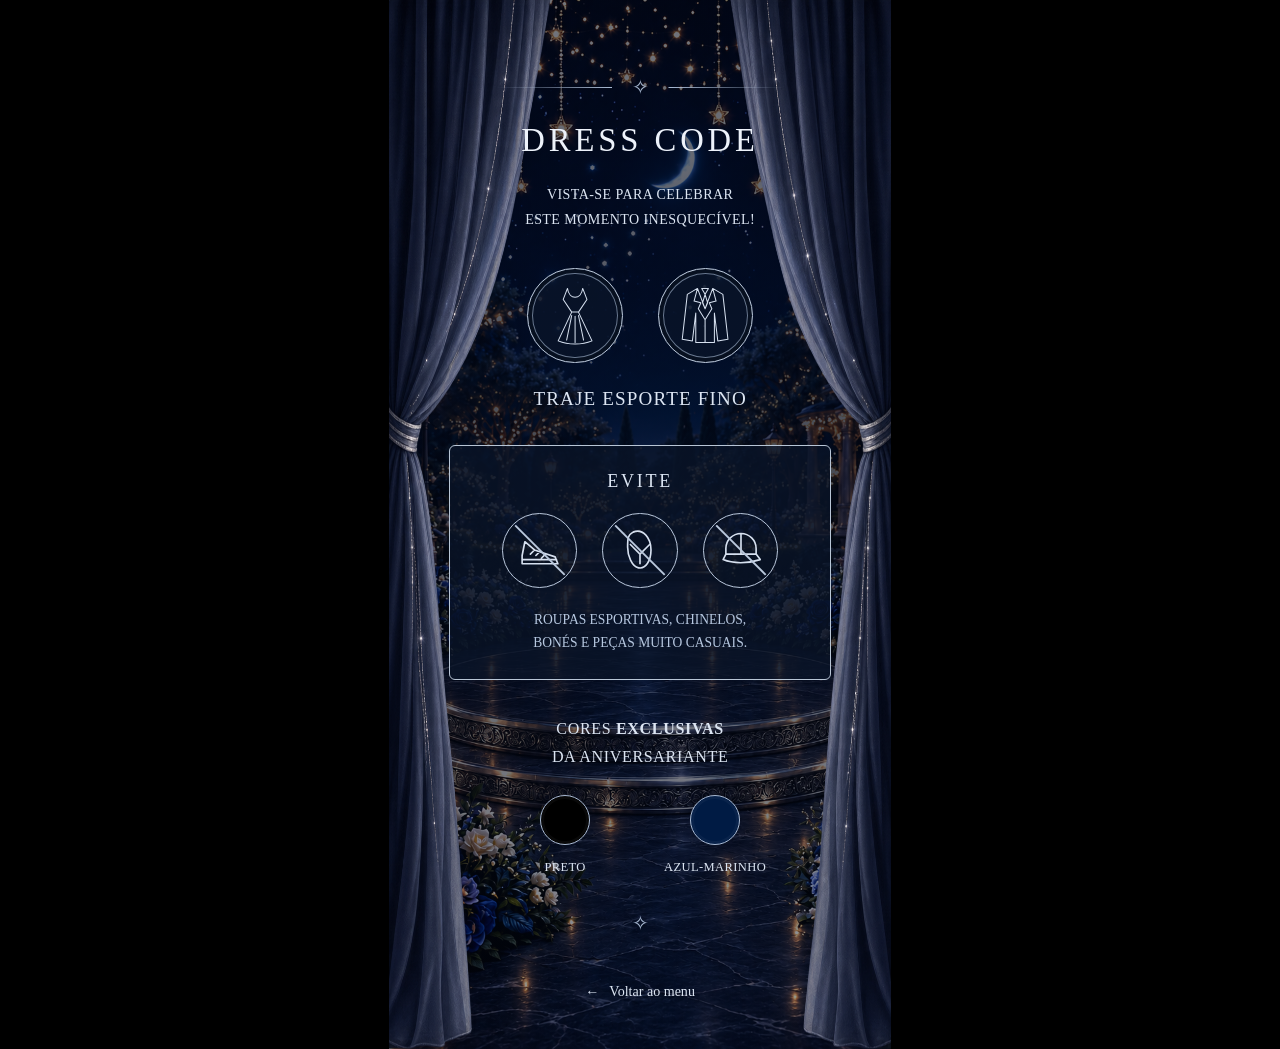
==== dress-code.html @ 4cb02185 "Publish Olivia birthday invitation with responsive secondary pages" ====
<!doctype html>
<html lang="pt-BR">
<head>
  <meta charset="utf-8">
  <meta name="viewport" content="width=device-width, initial-scale=1, viewport-fit=cover">
  <meta name="theme-color" content="#000000">
  <title>Dress code · Olívia 15 anos</title>
  <link rel="stylesheet" href="styles.css">
</head>
<body class="menu-direto pronto decorado interativo pagina-secundaria pagina-dress-code">
  <main class="cenario" aria-labelledby="titulo-dress-code">
    <img class="fundo" src="generated/olivia_surroundings_sem_15_sem_reflexo.png" alt="">
    <div class="sombra" aria-hidden="true"></div>
    <div class="cortinas" aria-hidden="true">
      <img class="cortina cortina-esquerda" src="assets/cortinas-azul-marinho.png" alt="">
      <img class="cortina cortina-direita" src="assets/cortinas-azul-marinho.png" alt="">
    </div>
    <section class="conteudo conteudo-dress-code">
      <header class="cabecalho-dress-code">
        <div class="ornamento" aria-hidden="true">✧</div>
        <h1 id="titulo-dress-code">DRESS CODE</h1>
        <p>Vista-se para celebrar<br>este momento inesquecível!</p>
      </header>
      <section class="traje-unificado" aria-labelledby="traje-unificado">
        <div class="ilustracoes-traje" aria-hidden="true">
          <span class="ilustracao-traje"><svg viewBox="0 0 64 80"><path d="m23 8-5 13 10 15-16 34c12 5 28 5 40 0L36 36l10-15-5-13M23 8c2 14 16 14 18 0M28 36h8M28 40l-6 29M36 40l6 29M32 41v31"/></svg></span>
          <span class="ilustracao-traje"><svg viewBox="0 0 64 80"><path d="m23 8-12 7-6 53 12 2 4-33v35h22V37l4 33 12-2-6-53-12-7M23 8l9 24 9-24M23 8l-4 15 8 2-3 7 8 13 8-13-3-7 8-2-4-15M32 45v27M28 8h8l-4 7Zm4 7-3 10 3 7 3-7Z"/></svg></span>
        </div>
        <h2 id="traje-unificado">TRAJE ESPORTE FINO</h2>
      </section>
      <section class="evite" aria-labelledby="titulo-evite">
        <h2 id="titulo-evite">EVITE</h2>
        <div class="itens-evitar" aria-hidden="true">
          <span class="item-evitar"><svg viewBox="0 0 32 32"><path d="m5 10 7 6 6 2 9 3 2 5H3v-6l2-10ZM3 23h25M12 16l-3 3m7-2-3 3m7-1-3 3"/></svg></span>
          <span class="item-evitar"><svg viewBox="0 0 32 32"><path d="M11 3c7-3 13 4 13 13 0 8-4 14-9 13S7 20 7 14s0-9 4-11ZM9 12l7 7 7-7M16 19v7"/></svg></span>
          <span class="item-evitar"><svg viewBox="0 0 32 32"><path d="M5 19v-4a11 11 0 0 1 22 0v4M5 19h22l3 4c-9 3-20 3-27 0ZM16 5v14"/></svg></span>
        </div>
        <p class="texto-evite">ROUPAS ESPORTIVAS, CHINELOS,<br>BONÉS E PEÇAS MUITO CASUAIS.</p>
      </section>
      <section class="cores-exclusivas" aria-labelledby="titulo-cores">
        <h2 id="titulo-cores">CORES <strong>EXCLUSIVAS</strong><br>DA ANIVERSARIANTE</h2>
        <ul class="cores-evitar">
          <li><span class="amostra amostra-preto" aria-hidden="true"></span>PRETO</li>
          <li><span class="amostra amostra-marinho" aria-hidden="true"></span>AZUL-MARINHO</li>
        </ul>
      </section>
      <div class="ornamento" aria-hidden="true">✧</div>
      <a class="voltar-menu" href="menu.html"><span aria-hidden="true">←</span> Voltar ao menu</a>
    </section>
  </main>
</body>
</html>
---- styles.css ----
* { box-sizing: border-box; }
    html, body { margin: 0; width: 100%; min-height: 100%; background: #000; overflow-x: hidden; }
    body { display: grid; place-items: center; min-height: 100vh; min-height: 100dvh; }

    /* Keep the entire scene visible so the emblem stays aligned with the pedestal. */
    .cenario {
      position: relative;
      width: min(100vw, max(320px, 55.807vh));
      width: min(100vw, max(320px, 55.807dvh));
      container-type: inline-size;
      aspect-ratio: 937 / 1679;
      isolation: isolate;
    }
    .fundo { display: block; width: 100%; height: 100%; opacity: 0; transition: opacity 1.8s ease; }
    .sombra {
      position: absolute; inset: 0; z-index: 3; pointer-events: none;
      background: linear-gradient(180deg, rgb(2 8 24 / 55%), rgb(2 8 24 / 72%) 45%, rgb(2 8 24 / 38%));
      opacity: 0; transition: opacity 2s ease;
    }
    .emblema {
      position: absolute;
      z-index: 2;
      left: 50%;
      top: 50%;
      width: min(78vw, 640px);
      height: 78vh;
      height: 78dvh;
      transform: translate(-50%, -50%);
      perspective: clamp(600px, 150vw, 1400px);
      transition: top 1.8s ease, width 1.8s ease, height 1.8s ease;
    }
    .rotacao { position: relative; width: 100%; height: 100%; transform-style: preserve-3d; animation: girar 8s linear infinite; }
    .rotacao img {
      position: absolute; inset: 0; display: block; width: 100%; height: 100%; object-fit: contain;
      animation: face-frente 8s steps(1, end) infinite;
    }
    .rotacao .verso { transform: rotateY(180deg); animation-name: face-verso; }
    .pronto .fundo { opacity: 1; }
    .pronto .emblema { top: 49.5%; width: 64%; height: 33%; }
    .cortinas { position: absolute; inset: 0; z-index: 4; overflow: hidden; pointer-events: none; }
    .cortina { position: absolute; inset: 0; width: 100%; height: 100%; opacity: 0; transition: transform 2s ease, opacity 2s ease; }
    .cortina-esquerda { clip-path: inset(0 50% 0 0); transform: translateX(-50%); }
    .cortina-direita { clip-path: inset(0 0 0 50%); transform: translateX(50%); }
    .decorado .sombra { opacity: 1; }
    .decorado .cortina { transform: translateX(0); opacity: 1; }

    .conteudo {
      position: absolute; inset: 17% 7% 8%; z-index: 5;
      display: flex; flex-direction: column; align-items: center;
      opacity: 0; visibility: hidden; transform: translateY(12px);
      transition: opacity 1.2s ease, transform 1.2s ease, visibility 1.2s;
    }
    .interativo .conteudo { opacity: 1; visibility: visible; transform: none; }
    .chamada { margin: 0 0 14cqw; color: #d4dbe8; text-align: center; font: 400 max(10px, 2.5cqw)/1.6 Georgia, serif; letter-spacing: .12em; text-transform: uppercase; }
    .nome { width: 82%; height: auto; max-height: 23%; object-fit: contain; filter: drop-shadow(0 3px 8px #000); }
    .data-festa {
      flex-shrink: 0; display: flex; align-items: center; justify-content: center; flex-wrap: wrap;
      gap: 2cqw 3cqw; width: 84%; margin: 14cqw 0 0; padding: 3cqw 1cqw;
      border-block: 1px solid #b8c5dc66; color: #ecf0f7;
      background: linear-gradient(90deg, transparent, #061125dd 25%, #061125dd 75%, transparent);
      font: 400 max(10px, 2.5cqw)/1.6 Georgia, serif; text-align: center;
      letter-spacing: .12em; text-transform: uppercase;
      text-shadow: 0 2px 5px #000;
    }
    .data-festa time { white-space: nowrap; }
    .intervalo-festa { white-space: nowrap; }
    .data-festa .separador { width: 1px; height: 1.2em; background: #b8c5dc88; }
    .botoes { width: 78%; display: grid; grid-template-columns: repeat(6, minmax(0, 1fr)); gap: 4cqw 2.5cqw; margin-top: auto; }
    .botao {
      grid-column: span 2; aspect-ratio: 1; padding: 8%; border-radius: 50%;
      display: flex; align-items: center; justify-content: center; flex-direction: column; gap: 2cqw;
      border: 2px solid #bbc5d4; color: #e1e7f0; cursor: pointer;
      background: radial-gradient(circle at 35% 20%, #1b2c48, #060e20 75%);
      box-shadow: inset 0 0 0 3px #071020, inset 0 0 0 4px #68778e, 0 4px 16px #0009;
      font: 400 max(9px, 2.1cqw)/1.2 Georgia, serif; text-transform: uppercase; text-align: center;
      transition: border-color .2s, box-shadow .2s, transform .2s;
      -webkit-tap-highlight-color: transparent;
    }
    .botao:nth-child(4) { grid-column: 2 / span 2; }
    .botao svg { width: 23%; height: auto; flex-shrink: 0; fill: none; stroke: currentColor; stroke-width: 1.4; stroke-linecap: round; stroke-linejoin: round; }
    .botao:hover { transform: translateY(-3px); border-color: #fff; box-shadow: inset 0 0 0 3px #071020, inset 0 0 0 4px #a3b3cc, 0 5px 22px #94b3e333; }
    .botao:focus-visible, .fechar:focus-visible { outline: 2px solid white; outline-offset: 5px; }
    @media (max-width: 767px), (pointer: coarse) and (max-height: 500px) {
      .botao { font-size: clamp(7px, 1.85cqw, 9px); }
    }
    dialog { width: min(88vw, 380px); padding: 30px; border: 1px solid #97a8c2; border-radius: 18px; color: #e1e7f0; background: #0a1428; font-family: Georgia, serif; text-align: center; box-shadow: 0 20px 80px #000a; }
    dialog::backdrop { background: #000a; }
    dialog h2 { font-size: 22px; font-weight: 400; }
    dialog p { font-size: 16px; line-height: 1.6; color: #b7c3d8; }
    .fechar { border: 1px solid #97a8c2; border-radius: 24px; padding: 10px 24px; background: transparent; color: inherit; font: inherit; cursor: pointer; }
    @keyframes girar { from { transform: rotateY(0deg); } to { transform: rotateY(360deg); } }
    /* Switch faces only at the two edge-on positions; avoid backface culling. */
    @keyframes face-frente {
      0%, 75%, 100% { opacity: 1; }
      25% { opacity: 0; }
    }
    @keyframes face-verso {
      0%, 75%, 100% { opacity: 0; }
      25% { opacity: 1; }
    }

/* The return menu opens in its final state without replaying the introduction. */
.menu-direto .rotacao, .menu-direto .rotacao img { animation: none; }
.menu-direto .rotacao { transform: rotateY(0deg); }
.menu-direto .rotacao .verso { display: none; }
.menu-direto .fundo, .menu-direto .emblema, .menu-direto .sombra,
.menu-direto .cortina, .menu-direto .conteudo { transition: none; }

/* Secondary pages share the finished scene and return directly to menu.html. */
.botao[href] { text-decoration: none; }
.conteudo-localizacao { inset: 13% 12% 8%; gap: 7cqw; justify-content: space-between; }
.assinatura { width: 86%; height: auto; max-height: 20%; object-fit: contain; }
.cartao-localizacao {
  width: 100%; padding: 7cqw 5cqw; color: #e1e7f0; text-align: center;
  border: 1px solid #a3b3cb88; border-radius: 6px;
  background: linear-gradient(150deg, rgb(19 35 59 / 75%), rgb(5 13 30 / 75%));
  box-shadow: 0 15px 40px #0008, inset 0 0 0 4px #a3b3cb0d;
  font-family: Georgia, serif;
}
.icone-localizacao { width: 9cqw; fill: none; stroke: #cdd8eb; stroke-width: 1.3; stroke-linecap: round; stroke-linejoin: round; }
.cartao-localizacao h1 { font: 400 max(18px, 5.5cqw)/1.3 Georgia, serif; margin: 3cqw 0 5cqw; }
.cartao-localizacao address { font-style: normal; font-size: max(13px, 3.4cqw); line-height: 1.7; overflow-wrap: anywhere; }
.nome-local { display: block; font-weight: normal; color: #fff; margin-bottom: 2cqw; }
.horario-localizacao { margin: 5cqw 0; font-size: max(10px, 2.5cqw); line-height: 1.8; text-transform: uppercase; letter-spacing: .1em; color: #b9c8de; }
.acao-localizacao, .voltar-menu { display: inline-flex; justify-content: center; align-items: center; min-height: 44px; text-decoration: none; text-align: center; font: 400 max(11px, 2.8cqw)/1.4 Georgia, serif; }
.acao-localizacao { width: 100%; border: 1px solid #bac7db; border-radius: 30px; padding: 12px 10px; color: #061125; background: linear-gradient(130deg, #f2f5fa, #a6b5ca); }
.acao-localizacao[aria-disabled] { opacity: .55; }
.voltar-menu { gap: 10px; color: #dce5f2; padding: 8px 16px; }
.acao-localizacao:focus-visible, .voltar-menu:focus-visible { outline: 2px solid white; outline-offset: 5px; }
.acao-localizacao[href]:hover { background: #fff; }
.voltar-menu:hover { text-decoration: underline; text-underline-offset: 5px; }

/* Gift suggestions flow vertically, allowing longer preferences and Pix details. */
.pagina-presentes .cenario { aspect-ratio: auto; }
.pagina-presentes .fundo { position: absolute; inset: 0; object-fit: cover; }
.conteudo-presentes { position: relative; inset: auto; width: 76%; margin-inline: auto; min-height: 179.19cqw; padding: 15cqw 0 7cqw; gap: 6cqw; color: #dce5f2; font-family: Georgia, serif; }
.cabecalho-presentes, .mensagem-presentes { width: 100%; text-align: center; }
.sobretitulo { margin: 0; text-transform: uppercase; letter-spacing: .15em; font-size: max(11px, 2.8cqw); }
.cabecalho-presentes h1 { margin: 1cqw 0 2cqw; font: italic 400 max(40px, 12cqw)/1.15 'Baskerville', 'Palatino Linotype', Georgia, serif; color: #eef2f8; text-shadow: 0 3px 10px #000; }
.ornamento { display: flex; align-items: center; gap: 4cqw; justify-content: center; color: #aabbd4; font-size: 20px; }
.ornamento::before, .ornamento::after { content: ''; height: 1px; width: 30%; background: linear-gradient(90deg, transparent, #aabbd4); }
.ornamento::after { transform: scaleX(-1); }
.lista-presentes { width: 94%; margin: 0; }
.presente { position: relative; min-height: max(64px, 19cqw); padding: 4cqw 0 4cqw 23cqw; display: flex; flex-direction: column; justify-content: center; gap: 1.5cqw; border-bottom: 1px solid #aabbd455; }
.presente:last-child { border-bottom: none; }
.presente dt { font-size: max(11px, 2.9cqw); text-transform: uppercase; letter-spacing: .04em; }
.presente dd { margin: 0; font-size: max(12px, 3.2cqw); line-height: 1.4; color: #b7c8e0; overflow-wrap: anywhere; }
.medalhao { position: absolute; left: 0; top: 50%; transform: translateY(-50%); width: 14cqw; aspect-ratio: 1; border: 1px solid #bcc9db; border-radius: 50%; display: grid; place-items: center; background: radial-gradient(circle at 30% 20%, #1b2c48, #060e20); box-shadow: inset 0 0 0 3px #071020, inset 0 0 0 4px #68778e; }
.medalhao svg { width: 42%; fill: none; stroke: #d6e0ef; stroke-width: 1.2; stroke-linecap: round; stroke-linejoin: round; }
.mensagem-presentes p { margin: 0 0 4cqw; font-size: max(12px, 3cqw); line-height: 1.7; color: #b7c8e0; }
.mensagem-presentes .presenca-presente { font-size: max(11px, 2.8cqw); text-transform: uppercase; letter-spacing: .08em; color: #e1e8f3; }

.bloco-pix { margin: 5cqw 0; padding: 5cqw 4cqw; background: rgb(10 20 40 / 75%); border: 1px solid #c2cad7; border-radius: 8px; box-shadow: inset 0 0 0 4px #c2cad70b; }
.bloco-pix h2 { margin: 0 0 3cqw; font: 400 max(13px, 3.3cqw)/1.5 Georgia, serif; color: #ecf0f7; }
.bloco-pix label { display: block; font-size: max(10px, 2.5cqw); text-transform: uppercase; letter-spacing: .1em; color: #bac9de; }
#chave-pix { display: block; width: 100%; height: 5em; margin: 3cqw 0; padding: 8px; resize: none; border: 1px solid #6e7f99; border-radius: 5px; background: #050d1e; color: #e5ebf4; font: max(12px, 2.8cqw)/1.5 monospace; overflow-wrap: anywhere; text-align: center; }
.copiar-pix { min-height: 44px; padding: 10px 20px; border: 1px solid #c2cad7; border-radius: 24px; background: #d8e0ec; color: #0a1428; font: max(12px, 3cqw)/1.4 Georgia, serif; cursor: pointer; }
.copiar-pix:hover { background: #fff; }
.copiar-pix:focus-visible, #chave-pix:focus-visible { outline: 2px solid white; outline-offset: 4px; }
.mensagem-presentes .status-pix { margin: 3cqw 0 0; font-size: 12px; }
.status-pix:empty { display: none; }

/* Dress code */
.pagina-dress-code .cenario { aspect-ratio: auto; }
.pagina-dress-code .fundo { position: absolute; inset: 0; object-fit: cover; }
.conteudo-dress-code { position: relative; inset: auto; width: 76%; margin-inline: auto; min-height: 179.19cqw; padding: 15cqw 0 7cqw; gap: 7cqw; color: #dce5f2; font-family: Georgia, serif; }
.cabecalho-dress-code { width: 100%; text-align: center; }
.cabecalho-dress-code h1 { margin: 4cqw 0; font: 400 max(23px, 6.5cqw)/1.3 Georgia, serif; letter-spacing: .12em; color: #edf2fa; }
.cabecalho-dress-code p { margin: 0; font-size: max(11px, 2.8cqw); line-height: 1.8; text-transform: uppercase; letter-spacing: .03em; }
.trajes { width: 100%; display: grid; gap: 7cqw; }
.traje { display: grid; grid-template-columns: 25cqw minmax(0, 1fr); gap: 4cqw; align-items: center; }
.ilustracao-traje { width: 25cqw; aspect-ratio: 1; display: grid; place-items: center; border: 1px solid #bcc9db; border-radius: 50%; background: #0a1428bf; box-shadow: inset 0 0 0 4px #071020, inset 0 0 0 5px #68778e; }
.ilustracao-traje svg { width: 58%; height: 76%; fill: none; stroke: #d6e0ef; stroke-width: 1.2; stroke-linecap: round; stroke-linejoin: round; }
.traje h2 { margin: 0 0 2cqw; font-size: max(13px, 3.5cqw); font-weight: normal; letter-spacing: .07em; }
.traje p { margin: 0; padding-bottom: 3cqw; border-bottom: 1px solid #aabbd455; font-size: max(11px, 2.9cqw); line-height: 1.6; }
.evite { width: 100%; padding: 5cqw 3cqw; border: 1px solid #b8c5d5; border-radius: 6px; background: rgb(10 20 40 / 75%); text-align: center; }
.evite h2 { margin: 0 0 3cqw; font-size: max(14px, 3.6cqw); font-weight: normal; letter-spacing: .15em; }
.evite p { margin: 0 0 4cqw; font-size: max(12px, 3cqw); color: #b7c8e0; }
.cores-evitar { list-style: none; padding: 0; margin: 0; display: grid; grid-template-columns: 1fr 1fr; gap: 3cqw; }
.cores-evitar li { display: flex; flex-direction: column; align-items: center; gap: 3cqw; font-size: max(10px, 2.5cqw); letter-spacing: .03em; }
.amostra { width: 10cqw; aspect-ratio: 1; border: 1px solid #aabbd4; border-radius: 50%; box-shadow: inset 0 0 0 3px #ffffff09; }
.amostra-preto { background: #000; }
.amostra-marinho { background: #001b44; }

.traje-unificado { width: 100%; text-align: center; }
.ilustracoes-traje { display: flex; justify-content: center; gap: 7cqw; }
.ilustracoes-traje .ilustracao-traje { width: 19cqw; }
.traje-unificado h2 { margin: 5cqw 0 0; font-size: max(14px, 3.8cqw); font-weight: normal; letter-spacing: .06em; }
.itens-evitar { display: flex; justify-content: center; gap: 5cqw; margin: 4cqw 0; }
.item-evitar { position: relative; display: grid; place-items: center; width: 15cqw; aspect-ratio: 1; border: 1px solid #bac8dc; border-radius: 50%; }
.item-evitar::after { content: ''; position: absolute; width: 95%; height: 2px; background: #bac8dc; transform: rotate(45deg); }
.item-evitar svg { width: 60%; fill: none; stroke: #d6e0ef; stroke-width: 1.2; stroke-linecap: round; stroke-linejoin: round; }
.evite .texto-evite { margin: 0; font-size: max(10px, 2.7cqw); line-height: 1.7; }
.cores-exclusivas { width: 100%; color: #dce5f2; font-family: Georgia, serif; text-align: center; }
.cores-exclusivas h2 { margin: 0 0 5cqw; font-size: max(12px, 3.2cqw); font-weight: normal; letter-spacing: .04em; line-height: 1.7; }
.cores-exclusivas .cores-evitar { width: 76%; margin-inline: auto; gap: 2cqw; }

/* Guest manual */
.pagina-manual .cenario { aspect-ratio: auto; }
.pagina-manual .fundo { position: absolute; inset: 0; object-fit: cover; }
.conteudo-manual { position: relative; inset: auto; width: 76%; margin-inline: auto; min-height: 179.19cqw; padding: 15cqw 0 7cqw; gap: 6cqw; color: #dce5f2; font-family: Georgia, serif; }
.cabecalho-manual { width: 100%; text-align: center; }
.cabecalho-manual h1 { margin: 3cqw 0; font: 400 max(24px, 7cqw)/1.5 Georgia, serif; text-transform: uppercase; letter-spacing: .05em; }
.cabecalho-manual h1 span { display: block; font-size: .65em; letter-spacing: .12em; }
.lista-manual { width: 100%; list-style: none; padding: 0; margin: 0; counter-reset: orientacao; }
.lista-manual li { position: relative; counter-increment: orientacao; min-height: 19cqw; padding: 4cqw 0 4cqw 20cqw; border-bottom: 1px solid #aabbd455; }
.lista-manual li:last-child { border-bottom: none; }
.lista-manual .medalhao { top: 5cqw; transform: none; }
.lista-manual h2 { margin: 0 0 2cqw; font-size: max(11px, 2.9cqw); font-weight: normal; line-height: 1.6; text-transform: uppercase; letter-spacing: .03em; color: #edf2fa; }
.lista-manual h2::before { content: counter(orientacao) '. '; }
.lista-manual p { margin: 0; font-size: max(12px, 3cqw); line-height: 1.65; color: #c0cce0; }
.link-manual { display: inline-flex; align-items: center; min-height: 44px; margin-top: 1cqw; color: #e5edf9; text-underline-offset: 4px; font-size: max(12px, 3cqw); }
.link-manual:focus-visible { outline: 2px solid white; outline-offset: 4px; }
.agradecimento-manual { width: 100%; padding: 5cqw 3cqw; border: 1px solid #b8c5d5; border-radius: 6px; background: rgb(10 20 40 / 75%); text-align: center; }
.agradecimento-manual h2 { margin: 0 0 3cqw; font-size: max(11px, 2.8cqw); font-weight: normal; line-height: 1.6; text-transform: uppercase; letter-spacing: .04em; }
.agradecimento-manual p { margin: 0; font-size: max(12px, 3cqw); line-height: 1.7; color: #c0cce0; }

/* Address follows the manual's icon-and-text rows; event details stay in the card. */
.pagina-localizacao .cenario { aspect-ratio: auto; }
.pagina-localizacao .fundo { position: absolute; inset: 0; object-fit: cover; }
.pagina-localizacao .conteudo-localizacao { position: relative; inset: auto; width: 76%; margin-inline: auto; min-height: 179.19cqw; padding: 16cqw 0 7cqw; }
.endereco-localizacao { position: relative; width: 100%; padding: 3cqw 0 3cqw 20cqw; color: #dce5f2; font-family: Georgia, serif; }
.endereco-localizacao .medalhao { top: 4cqw; transform: none; }
.endereco-localizacao h1 { margin: 0 0 3cqw; font-size: max(12px, 3.2cqw); font-weight: normal; text-transform: uppercase; letter-spacing: .07em; }
.endereco-localizacao address { font-style: normal; font-size: max(14px, 3.6cqw); line-height: 1.7; overflow-wrap: anywhere; }
.endereco-localizacao .nome-local { font-size: max(15px, 3.9cqw); font-weight: bold; }
.nome-local-complemento { white-space: nowrap; }
.pagina-localizacao .cartao-localizacao { padding: 5cqw; }
.pagina-localizacao .horario-localizacao { margin: 0 0 5cqw; }
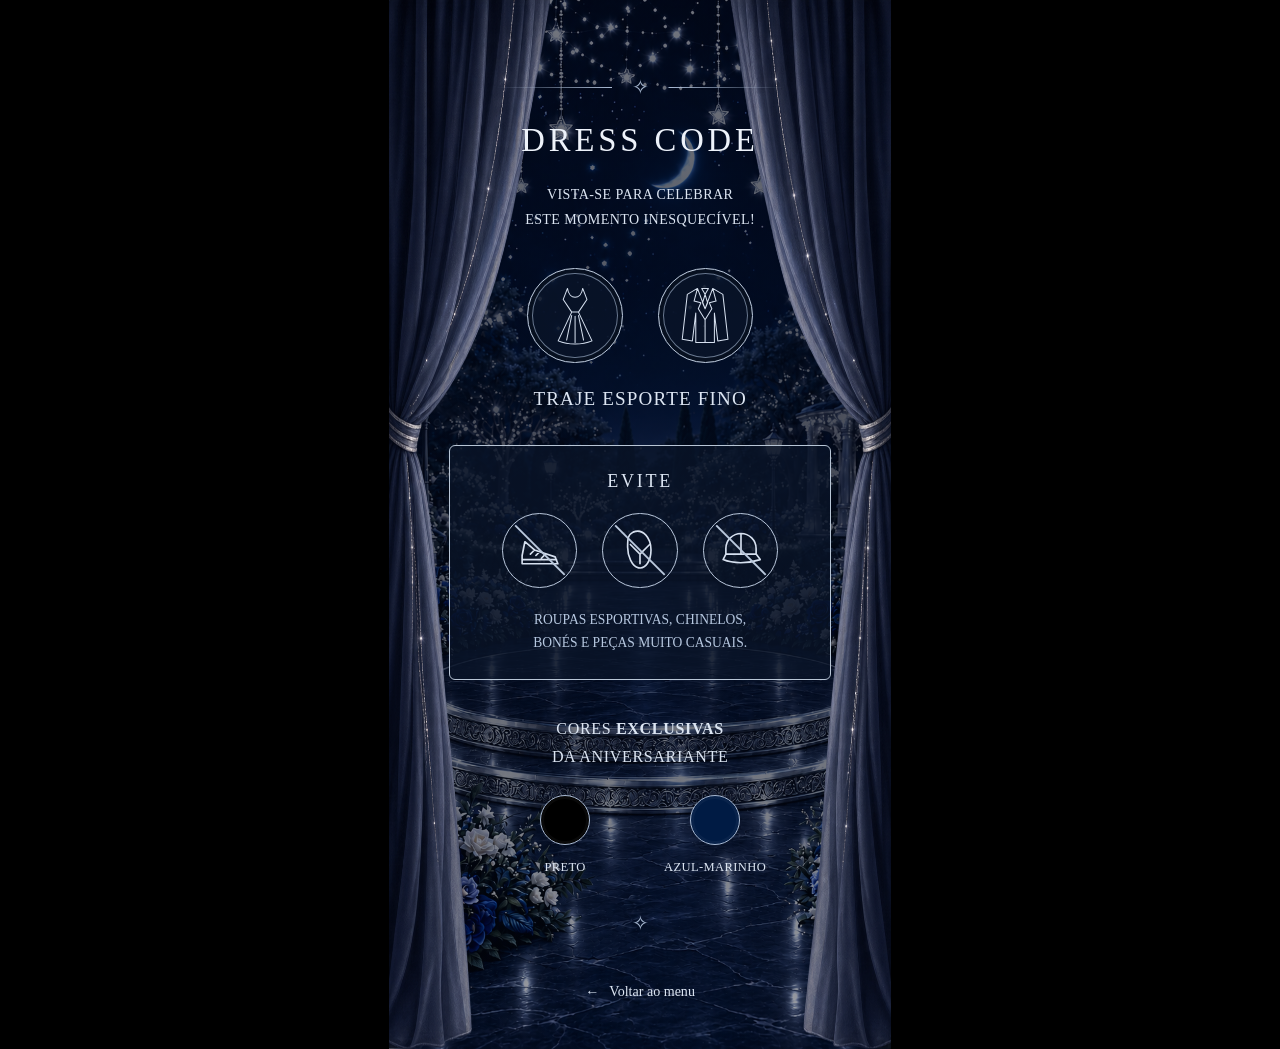
==== commit c7f3f941: "Replace golden garden backdrop with cool silver version" ====
--- a/dress-code.html
+++ b/dress-code.html
@@ -9,7 +9,7 @@
 </head>
 <body class="menu-direto pronto decorado interativo pagina-secundaria pagina-dress-code">
   <main class="cenario" aria-labelledby="titulo-dress-code">
-    <img class="fundo" src="generated/olivia_surroundings_sem_15_sem_reflexo.png" alt="">
+    <img class="fundo" src="generated/olivia_surroundings_sem_15_sem_reflexo_prateado.png" alt="">
     <div class="sombra" aria-hidden="true"></div>
     <div class="cortinas" aria-hidden="true">
       <img class="cortina cortina-esquerda" src="assets/cortinas-azul-marinho.png" alt="">
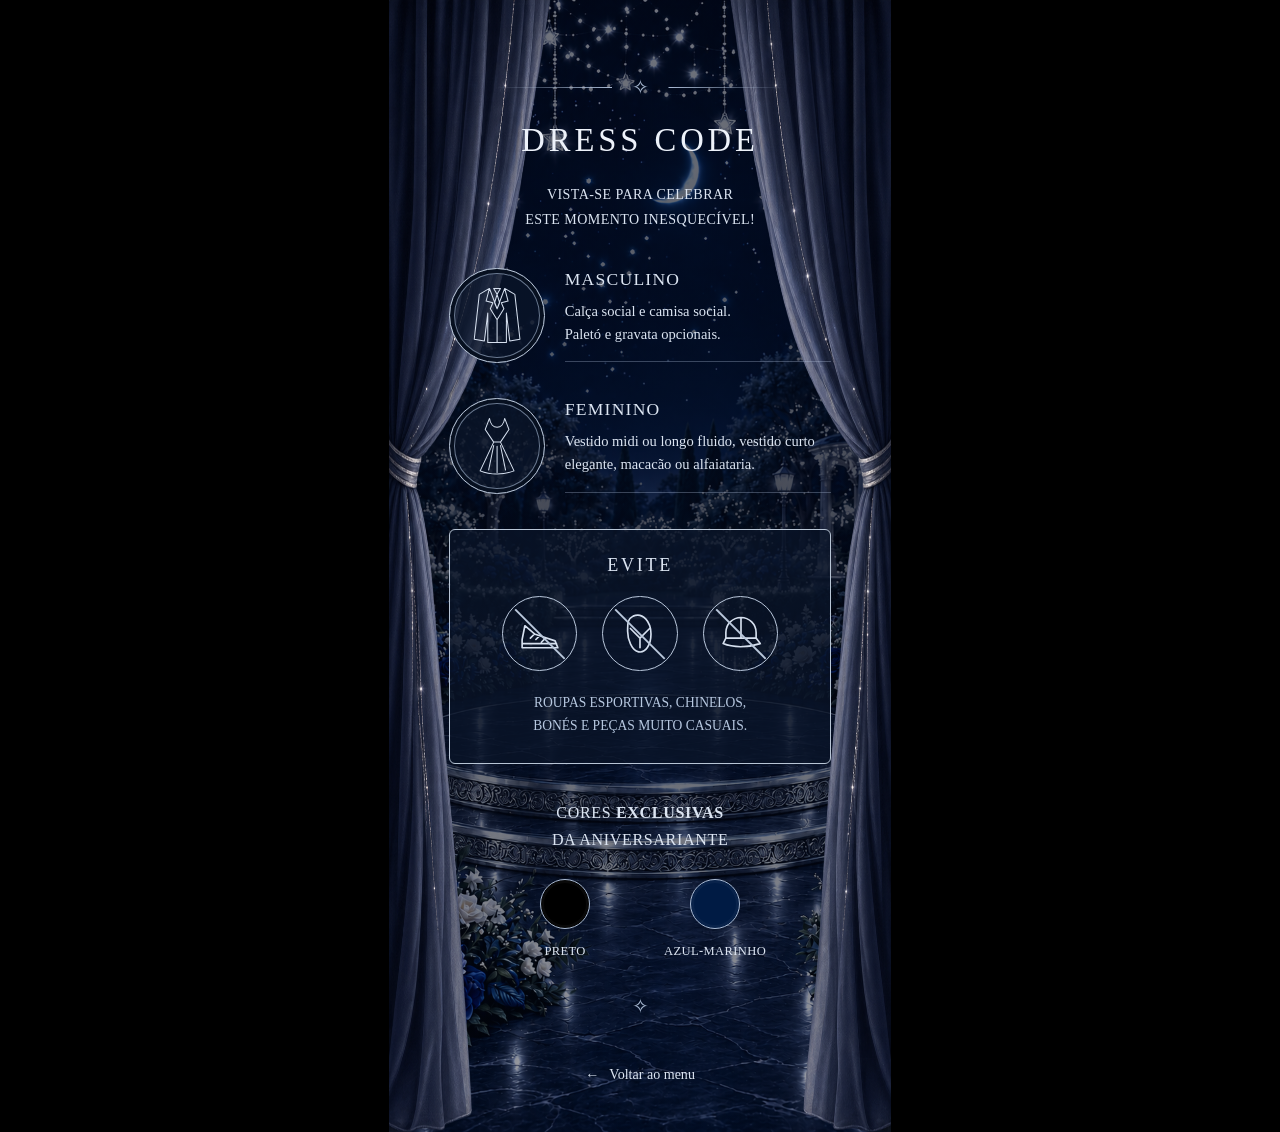
==== commit 1f0a43aa: "Make invitation wordmark clickable and separate dress code guidance" ====
--- a/dress-code.html
+++ b/dress-code.html
@@ -6,6 +6,7 @@
   <meta name="theme-color" content="#000000">
   <title>Dress code · Olívia 15 anos</title>
   <link rel="stylesheet" href="styles.css">
+  <link rel="icon" type="image/png" href="assets/logo-oc15.png">
 </head>
 <body class="menu-direto pronto decorado interativo pagina-secundaria pagina-dress-code">
   <main class="cenario" aria-labelledby="titulo-dress-code">
@@ -21,13 +22,16 @@
         <h1 id="titulo-dress-code">DRESS CODE</h1>
         <p>Vista-se para celebrar<br>este momento inesquecível!</p>
       </header>
-      <section class="traje-unificado" aria-labelledby="traje-unificado">
-        <div class="ilustracoes-traje" aria-hidden="true">
-          <span class="ilustracao-traje"><svg viewBox="0 0 64 80"><path d="m23 8-5 13 10 15-16 34c12 5 28 5 40 0L36 36l10-15-5-13M23 8c2 14 16 14 18 0M28 36h8M28 40l-6 29M36 40l6 29M32 41v31"/></svg></span>
-          <span class="ilustracao-traje"><svg viewBox="0 0 64 80"><path d="m23 8-12 7-6 53 12 2 4-33v35h22V37l4 33 12-2-6-53-12-7M23 8l9 24 9-24M23 8l-4 15 8 2-3 7 8 13 8-13-3-7 8-2-4-15M32 45v27M28 8h8l-4 7Zm4 7-3 10 3 7 3-7Z"/></svg></span>
-        </div>
-        <h2 id="traje-unificado">TRAJE ESPORTE FINO</h2>
-      </section>
+      <div class="trajes trajes-separados">
+        <section class="traje" aria-labelledby="traje-masculino">
+          <span class="ilustracao-traje" aria-hidden="true"><svg viewBox="0 0 64 80"><path d="m23 8-12 7-6 53 12 2 4-33v35h22V37l4 33 12-2-6-53-12-7M23 8l9 24 9-24M23 8l-4 15 8 2-3 7 8 13 8-13-3-7 8-2-4-15M32 45v27M28 8h8l-4 7Zm4 7-3 10 3 7 3-7Z"/></svg></span>
+          <div><h2 id="traje-masculino">MASCULINO</h2><p>Calça social e camisa social.<br>Paletó e gravata opcionais.</p></div>
+        </section>
+        <section class="traje" aria-labelledby="traje-feminino">
+          <span class="ilustracao-traje" aria-hidden="true"><svg viewBox="0 0 64 80"><path d="m23 8-5 13 10 15-16 34c12 5 28 5 40 0L36 36l10-15-5-13M23 8c2 14 16 14 18 0M28 36h8M28 40l-6 29M36 40l6 29M32 41v31"/></svg></span>
+          <div><h2 id="traje-feminino">FEMININO</h2><p>Vestido midi ou longo fluido, vestido curto elegante, macacão ou alfaiataria.</p></div>
+        </section>
+      </div>
       <section class="evite" aria-labelledby="titulo-evite">
         <h2 id="titulo-evite">EVITE</h2>
         <div class="itens-evitar" aria-hidden="true">
--- a/styles.css
+++ b/styles.css
@@ -227,3 +227,11 @@
 .nome-local-complemento { white-space: nowrap; }
 .pagina-localizacao .cartao-localizacao { padding: 5cqw; }
 .pagina-localizacao .horario-localizacao { margin: 0 0 5cqw; }
+
+/* Clickable wordmark keeps the original responsive dimensions. */
+a.nome { display: block; aspect-ratio: 2 / 1; }
+a.nome img { display: block; width: 100%; height: 100%; object-fit: contain; }
+a.nome:focus-visible { outline: 2px solid #edf2fa; outline-offset: 6px; border-radius: 4px; }
+
+.trajes-separados .traje { grid-template-columns: 19cqw minmax(0, 1fr); }
+.trajes-separados .ilustracao-traje { width: 19cqw; }
